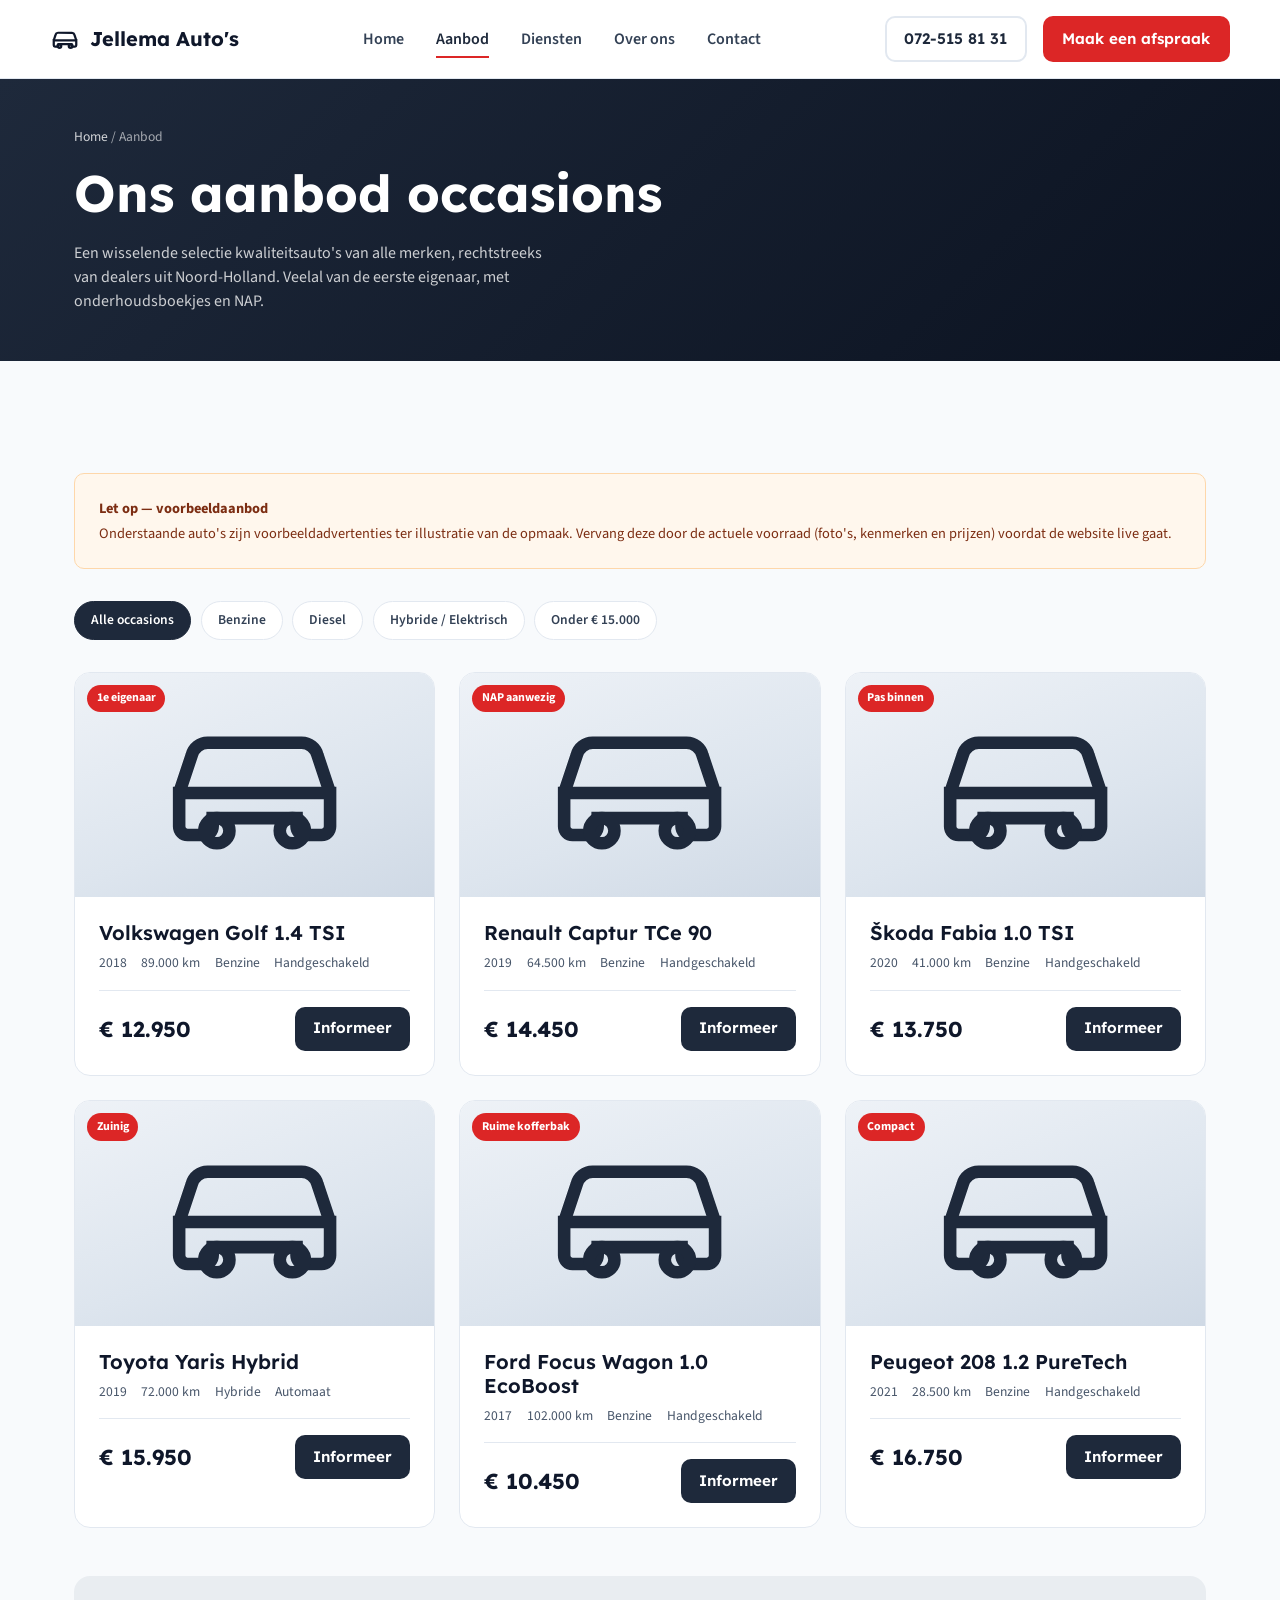
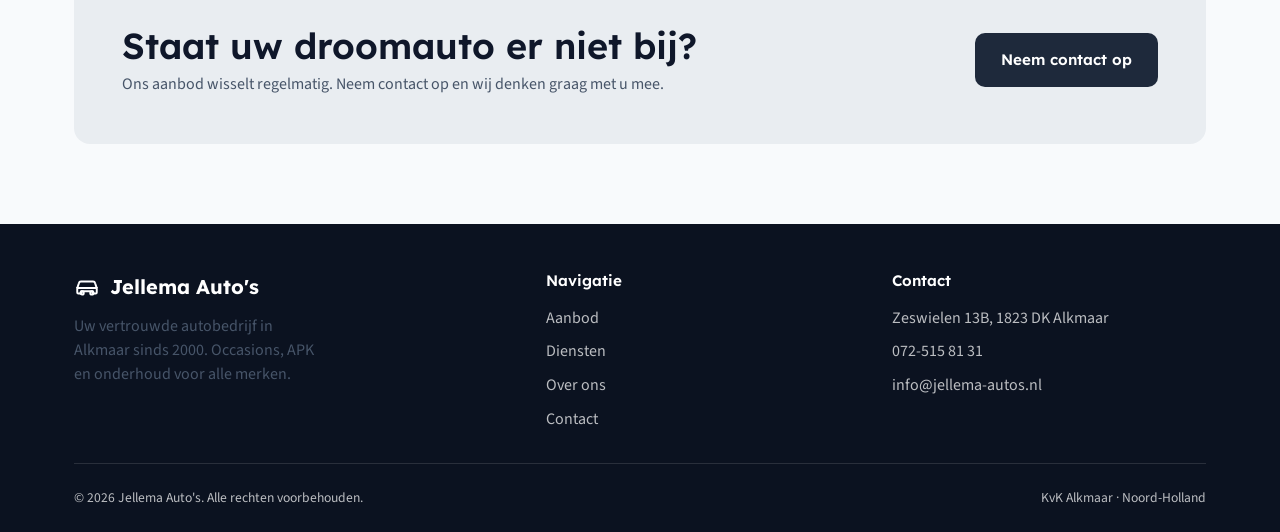
==== website/aanbod.html @ 0c062711 "Add new website for Jellema Auto's Static, dependency-free 5-page site (Home, Aanbod, Diensten, Over" ====
<!doctype html>
<html lang="nl">
<head>
  <meta charset="UTF-8" />
  <meta name="viewport" content="width=device-width, initial-scale=1, viewport-fit=cover" />
  <title>Aanbod occasions — Jellema Auto's Alkmaar</title>
  <meta name="description" content="Bekijk het actuele aanbod gebruikte auto's van Jellema Auto's in Alkmaar. Alle merken, NAP-gecheckt en veelal van de eerste eigenaar." />
  <link rel="preconnect" href="https://fonts.googleapis.com" />
  <link rel="preconnect" href="https://fonts.gstatic.com" crossorigin />
  <link href="https://fonts.googleapis.com/css2?family=Lexend:wght@400;500;600;700&family=Source+Sans+3:wght@400;500;600;700&display=swap" rel="stylesheet" />
  <link rel="stylesheet" href="assets/css/styles.css" />
</head>
<body>
  <header class="site-header">
    <nav class="nav container" aria-label="Hoofdmenu">
      <a class="brand" href="index.html">
        <svg width="30" height="30" viewBox="0 0 24 24" fill="none" stroke="currentColor" stroke-width="1.8" aria-hidden="true"><path d="M3 13l1.5-4.5A2 2 0 0 1 6.4 7h11.2a2 2 0 0 1 1.9 1.5L21 13"/><path d="M3 13h18v4a1 1 0 0 1-1 1h-2a1 1 0 0 1-1-1v-1H7v1a1 1 0 0 1-1 1H4a1 1 0 0 1-1-1v-4Z"/><circle cx="7.5" cy="17.5" r="1.5"/><circle cx="16.5" cy="17.5" r="1.5"/></svg>
        Jellema Auto's
      </a>
      <ul class="nav-links">
        <li><a href="index.html">Home</a></li>
        <li><a href="aanbod.html" aria-current="page">Aanbod</a></li>
        <li><a href="diensten.html">Diensten</a></li>
        <li><a href="over-ons.html">Over ons</a></li>
        <li><a href="contact.html">Contact</a></li>
      </ul>
      <div class="nav-cta">
        <a class="btn btn-outline btn-outline-dark" style="color:var(--color-primary); border-color:var(--color-border);" href="tel:0725158131">072-515 81 31</a>
        <a class="btn btn-accent" href="contact.html">Maak een afspraak</a>
        <button class="nav-toggle" aria-label="Menu openen" aria-expanded="false">
          <svg viewBox="0 0 24 24" fill="none" stroke="currentColor" stroke-width="2" aria-hidden="true"><path d="M4 6h16M4 12h16M4 18h16"/></svg>
        </button>
      </div>
    </nav>
  </header>

  <main>
    <section class="page-header">
      <div class="container">
        <div class="breadcrumb"><a href="index.html">Home</a> / Aanbod</div>
        <h1>Ons aanbod occasions</h1>
        <p>Een wisselende selectie kwaliteitsauto's van alle merken, rechtstreeks van dealers uit Noord-Holland. Veelal van de eerste eigenaar, met onderhoudsboekjes en NAP.</p>
      </div>
    </section>

    <section class="section">
      <div class="container">
        <div class="notice-banner">
          <strong>Let op — voorbeeldaanbod</strong>
          Onderstaande auto's zijn voorbeeldadvertenties ter illustratie van de opmaak. Vervang deze door de actuele voorraad (foto's, kenmerken en prijzen) voordat de website live gaat.
        </div>

        <div class="filter-bar" style="margin-top:var(--space-4);">
          <span class="filter-chip active">Alle occasions</span>
          <span class="filter-chip">Benzine</span>
          <span class="filter-chip">Diesel</span>
          <span class="filter-chip">Hybride / Elektrisch</span>
          <span class="filter-chip">Onder € 15.000</span>
        </div>

        <div class="grid grid-3" data-reveal>
          <!-- Voorbeeldadvertentie 1 -->
          <article class="card">
            <div class="car-card-media">
              <span class="car-card-badge">1e eigenaar</span>
              <svg viewBox="0 0 24 24" fill="none" stroke="currentColor" stroke-width="1.5"><path d="M3 13l1.5-4.5A2 2 0 0 1 6.4 7h11.2a2 2 0 0 1 1.9 1.5L21 13"/><path d="M3 13h18v4a1 1 0 0 1-1 1h-2a1 1 0 0 1-1-1v-1H7v1a1 1 0 0 1-1 1H4a1 1 0 0 1-1-1v-4Z"/><circle cx="7.5" cy="17.5" r="1.5"/><circle cx="16.5" cy="17.5" r="1.5"/></svg>
            </div>
            <div class="car-card-body">
              <h3>Volkswagen Golf 1.4 TSI</h3>
              <ul class="car-card-meta">
                <li>2018</li><li>89.000 km</li><li>Benzine</li><li>Handgeschakeld</li>
              </ul>
              <div class="car-card-footer">
                <span class="car-card-price">€ 12.950</span>
                <a class="btn btn-primary" style="padding:0.55rem 1rem;" href="contact.html">Informeer</a>
              </div>
            </div>
          </article>
          <!-- Voorbeeldadvertentie 2 -->
          <article class="card">
            <div class="car-card-media">
              <span class="car-card-badge">NAP aanwezig</span>
              <svg viewBox="0 0 24 24" fill="none" stroke="currentColor" stroke-width="1.5"><path d="M3 13l1.5-4.5A2 2 0 0 1 6.4 7h11.2a2 2 0 0 1 1.9 1.5L21 13"/><path d="M3 13h18v4a1 1 0 0 1-1 1h-2a1 1 0 0 1-1-1v-1H7v1a1 1 0 0 1-1 1H4a1 1 0 0 1-1-1v-4Z"/><circle cx="7.5" cy="17.5" r="1.5"/><circle cx="16.5" cy="17.5" r="1.5"/></svg>
            </div>
            <div class="car-card-body">
              <h3>Renault Captur TCe 90</h3>
              <ul class="car-card-meta">
                <li>2019</li><li>64.500 km</li><li>Benzine</li><li>Handgeschakeld</li>
              </ul>
              <div class="car-card-footer">
                <span class="car-card-price">€ 14.450</span>
                <a class="btn btn-primary" style="padding:0.55rem 1rem;" href="contact.html">Informeer</a>
              </div>
            </div>
          </article>
          <!-- Voorbeeldadvertentie 3 -->
          <article class="card">
            <div class="car-card-media">
              <span class="car-card-badge">Pas binnen</span>
              <svg viewBox="0 0 24 24" fill="none" stroke="currentColor" stroke-width="1.5"><path d="M3 13l1.5-4.5A2 2 0 0 1 6.4 7h11.2a2 2 0 0 1 1.9 1.5L21 13"/><path d="M3 13h18v4a1 1 0 0 1-1 1h-2a1 1 0 0 1-1-1v-1H7v1a1 1 0 0 1-1 1H4a1 1 0 0 1-1-1v-4Z"/><circle cx="7.5" cy="17.5" r="1.5"/><circle cx="16.5" cy="17.5" r="1.5"/></svg>
            </div>
            <div class="car-card-body">
              <h3>Škoda Fabia 1.0 TSI</h3>
              <ul class="car-card-meta">
                <li>2020</li><li>41.000 km</li><li>Benzine</li><li>Handgeschakeld</li>
              </ul>
              <div class="car-card-footer">
                <span class="car-card-price">€ 13.750</span>
                <a class="btn btn-primary" style="padding:0.55rem 1rem;" href="contact.html">Informeer</a>
              </div>
            </div>
          </article>
          <!-- Voorbeeldadvertentie 4 -->
          <article class="card">
            <div class="car-card-media">
              <span class="car-card-badge">Zuinig</span>
              <svg viewBox="0 0 24 24" fill="none" stroke="currentColor" stroke-width="1.5"><path d="M3 13l1.5-4.5A2 2 0 0 1 6.4 7h11.2a2 2 0 0 1 1.9 1.5L21 13"/><path d="M3 13h18v4a1 1 0 0 1-1 1h-2a1 1 0 0 1-1-1v-1H7v1a1 1 0 0 1-1 1H4a1 1 0 0 1-1-1v-4Z"/><circle cx="7.5" cy="17.5" r="1.5"/><circle cx="16.5" cy="17.5" r="1.5"/></svg>
            </div>
            <div class="car-card-body">
              <h3>Toyota Yaris Hybrid</h3>
              <ul class="car-card-meta">
                <li>2019</li><li>72.000 km</li><li>Hybride</li><li>Automaat</li>
              </ul>
              <div class="car-card-footer">
                <span class="car-card-price">€ 15.950</span>
                <a class="btn btn-primary" style="padding:0.55rem 1rem;" href="contact.html">Informeer</a>
              </div>
            </div>
          </article>
          <!-- Voorbeeldadvertentie 5 -->
          <article class="card">
            <div class="car-card-media">
              <span class="car-card-badge">Ruime kofferbak</span>
              <svg viewBox="0 0 24 24" fill="none" stroke="currentColor" stroke-width="1.5"><path d="M3 13l1.5-4.5A2 2 0 0 1 6.4 7h11.2a2 2 0 0 1 1.9 1.5L21 13"/><path d="M3 13h18v4a1 1 0 0 1-1 1h-2a1 1 0 0 1-1-1v-1H7v1a1 1 0 0 1-1 1H4a1 1 0 0 1-1-1v-4Z"/><circle cx="7.5" cy="17.5" r="1.5"/><circle cx="16.5" cy="17.5" r="1.5"/></svg>
            </div>
            <div class="car-card-body">
              <h3>Ford Focus Wagon 1.0 EcoBoost</h3>
              <ul class="car-card-meta">
                <li>2017</li><li>102.000 km</li><li>Benzine</li><li>Handgeschakeld</li>
              </ul>
              <div class="car-card-footer">
                <span class="car-card-price">€ 10.450</span>
                <a class="btn btn-primary" style="padding:0.55rem 1rem;" href="contact.html">Informeer</a>
              </div>
            </div>
          </article>
          <!-- Voorbeeldadvertentie 6 -->
          <article class="card">
            <div class="car-card-media">
              <span class="car-card-badge">Compact</span>
              <svg viewBox="0 0 24 24" fill="none" stroke="currentColor" stroke-width="1.5"><path d="M3 13l1.5-4.5A2 2 0 0 1 6.4 7h11.2a2 2 0 0 1 1.9 1.5L21 13"/><path d="M3 13h18v4a1 1 0 0 1-1 1h-2a1 1 0 0 1-1-1v-1H7v1a1 1 0 0 1-1 1H4a1 1 0 0 1-1-1v-4Z"/><circle cx="7.5" cy="17.5" r="1.5"/><circle cx="16.5" cy="17.5" r="1.5"/></svg>
            </div>
            <div class="car-card-body">
              <h3>Peugeot 208 1.2 PureTech</h3>
              <ul class="car-card-meta">
                <li>2021</li><li>28.500 km</li><li>Benzine</li><li>Handgeschakeld</li>
              </ul>
              <div class="car-card-footer">
                <span class="car-card-price">€ 16.750</span>
                <a class="btn btn-primary" style="padding:0.55rem 1rem;" href="contact.html">Informeer</a>
              </div>
            </div>
          </article>
        </div>

        <div class="cta-band" style="margin-top:var(--space-5); background:var(--color-muted); color:var(--color-foreground);" data-reveal>
          <div>
            <h2 style="margin-bottom:0.25rem;">Staat uw droomauto er niet bij?</h2>
            <p style="color:var(--color-muted-foreground);">Ons aanbod wisselt regelmatig. Neem contact op en wij denken graag met u mee.</p>
          </div>
          <a class="btn btn-primary" href="contact.html">Neem contact op</a>
        </div>
      </div>
    </section>
  </main>

  <footer class="site-footer">
    <div class="container">
      <div class="footer-grid">
        <div>
          <a class="brand" href="index.html" style="color:#fff;">
            <svg width="26" height="26" viewBox="0 0 24 24" fill="none" stroke="currentColor" stroke-width="1.8" aria-hidden="true"><path d="M3 13l1.5-4.5A2 2 0 0 1 6.4 7h11.2a2 2 0 0 1 1.9 1.5L21 13"/><path d="M3 13h18v4a1 1 0 0 1-1 1h-2a1 1 0 0 1-1-1v-1H7v1a1 1 0 0 1-1 1H4a1 1 0 0 1-1-1v-4Z"/><circle cx="7.5" cy="17.5" r="1.5"/><circle cx="16.5" cy="17.5" r="1.5"/></svg>
            Jellema Auto's
          </a>
          <p style="margin-top:0.75rem; max-width:32ch;">Uw vertrouwde autobedrijf in Alkmaar sinds 2000. Occasions, APK en onderhoud voor alle merken.</p>
        </div>
        <div>
          <h4>Navigatie</h4>
          <ul>
            <li><a href="aanbod.html">Aanbod</a></li>
            <li><a href="diensten.html">Diensten</a></li>
            <li><a href="over-ons.html">Over ons</a></li>
            <li><a href="contact.html">Contact</a></li>
          </ul>
        </div>
        <div>
          <h4>Contact</h4>
          <ul>
            <li>Zeswielen 13B, 1823 DK Alkmaar</li>
            <li><a href="tel:0725158131">072-515 81 31</a></li>
            <li><a href="mailto:info@jellema-autos.nl">info@jellema-autos.nl</a></li>
          </ul>
        </div>
      </div>
      <div class="footer-bottom">
        <span>© <span id="year"></span> Jellema Auto's. Alle rechten voorbehouden.</span>
        <span>KvK Alkmaar &middot; Noord-Holland</span>
      </div>
    </div>
  </footer>

  <script>document.getElementById('year').textContent = new Date().getFullYear();</script>
  <script src="assets/js/main.js"></script>
</body>
</html>
---- website/assets/css/styles.css ----
/* ==========================================================================
   Jellema Auto's — design tokens + global styles
   Style: Minimalism & Swiss Style | Variance 3/10 | Motion 2/10 (subtle)
   Typography: Lexend (headings) + Source Sans 3 (body)
   ========================================================================== */

:root {
  --color-primary: #1e293b;
  --color-primary-hover: #0f172a;
  --color-on-primary: #ffffff;
  --color-secondary: #334155;
  --color-accent: #dc2626;
  --color-accent-hover: #b91c1c;
  --color-on-accent: #ffffff;
  --color-background: #f8fafc;
  --color-foreground: #0f172a;
  --color-card: #ffffff;
  --color-card-foreground: #0f172a;
  --color-muted: #e9edf1;
  --color-muted-foreground: #475569;
  --color-border: #e2e8f0;
  --color-ring: #1e293b;

  --font-heading: 'Lexend', system-ui, sans-serif;
  --font-body: 'Source Sans 3', system-ui, sans-serif;

  --space-1: 0.5rem;
  --space-2: 1rem;
  --space-3: 1.5rem;
  --space-4: 2rem;
  --space-5: 3rem;
  --space-6: 5rem;

  --radius-sm: 6px;
  --radius-md: 10px;
  --radius-lg: 16px;

  --shadow-sm: 0 1px 2px rgba(15, 23, 42, 0.06);
  --shadow-md: 0 8px 24px rgba(15, 23, 42, 0.08);
  --shadow-lg: 0 16px 40px rgba(15, 23, 42, 0.12);

  --container-max: 1180px;
  --transition-fast: 200ms ease;
  --transition-standard: 300ms ease;
}

@media (prefers-color-scheme: dark) {
  :root:not([data-theme="light"]) {
    --color-background: #0f172a;
    --color-foreground: #f1f5f9;
    --color-card: #1e293b;
    --color-card-foreground: #f1f5f9;
    --color-muted: #1e293b;
    --color-muted-foreground: #94a3b8;
    --color-border: #334155;
  }
}

:root[data-theme="dark"] {
  --color-background: #0f172a;
  --color-foreground: #f1f5f9;
  --color-card: #1e293b;
  --color-card-foreground: #f1f5f9;
  --color-muted: #1e293b;
  --color-muted-foreground: #94a3b8;
  --color-border: #334155;
}

*, *::before, *::after { box-sizing: border-box; }
html { scroll-behavior: smooth; }
@media (prefers-reduced-motion: reduce) {
  html { scroll-behavior: auto; }
  *, *::before, *::after {
    animation-duration: 0.01ms !important;
    animation-iteration-count: 1 !important;
    transition-duration: 0.01ms !important;
    scroll-behavior: auto !important;
  }
}

body {
  margin: 0;
  font-family: var(--font-body);
  background: var(--color-background);
  color: var(--color-foreground);
  line-height: 1.5;
  font-size: 16px;
  -webkit-font-smoothing: antialiased;
}

h1, h2, h3, h4 {
  font-family: var(--font-heading);
  color: var(--color-foreground);
  line-height: 1.2;
  margin: 0 0 var(--space-2);
  font-weight: 600;
}

h1 { font-size: clamp(2.25rem, 4vw, 3.25rem); font-weight: 700; }
h2 { font-size: clamp(1.75rem, 3vw, 2.25rem); }
h3 { font-size: 1.25rem; }

p { margin: 0 0 var(--space-2); color: var(--color-muted-foreground); }

a { color: inherit; }

img, svg { max-width: 100%; display: block; }

.container {
  max-width: var(--container-max);
  margin: 0 auto;
  padding: 0 var(--space-3);
}

/* ---- Buttons ---- */
.btn {
  display: inline-flex;
  align-items: center;
  gap: 0.5rem;
  padding: 0.85rem 1.5rem;
  border-radius: var(--radius-md);
  font-family: var(--font-heading);
  font-weight: 600;
  font-size: 0.95rem;
  text-decoration: none;
  cursor: pointer;
  border: 2px solid transparent;
  transition: background-color var(--transition-fast), border-color var(--transition-fast), transform var(--transition-fast), box-shadow var(--transition-fast);
  min-height: 44px;
}
.btn:hover { transform: translateY(-2px); }
.btn:active { transform: translateY(0); }
.btn:focus-visible {
  outline: 3px solid var(--color-ring);
  outline-offset: 2px;
}
.btn-accent {
  background: var(--color-accent);
  color: var(--color-on-accent);
}
.btn-accent:hover { background: var(--color-accent-hover); box-shadow: 0 10px 24px rgba(220,38,38,0.28); }
.btn-outline {
  background: transparent;
  color: var(--color-on-primary);
  border-color: rgba(255, 255, 255, 0.5);
}
.btn-outline:hover { border-color: #fff; background: rgba(255,255,255,0.08); }
.btn-primary {
  background: var(--color-primary);
  color: var(--color-on-primary);
}
.btn-primary:hover { background: var(--color-primary-hover); box-shadow: 0 10px 24px rgba(15,23,42,0.22); }
.btn svg { transition: transform var(--transition-fast) ease; }
.btn:hover svg { transform: translateX(3px); }

/* ---- Header / Nav ---- */
.site-header {
  position: sticky;
  top: 0;
  z-index: 50;
  background: var(--color-card);
  border-bottom: 1px solid var(--color-border);
}
.nav {
  display: flex;
  align-items: center;
  justify-content: space-between;
  padding: 1rem 0;
}
.brand {
  display: flex;
  align-items: center;
  gap: 0.6rem;
  text-decoration: none;
  font-family: var(--font-heading);
  font-weight: 700;
  font-size: 1.25rem;
  color: var(--color-foreground);
}
.brand svg { flex-shrink: 0; transition: transform var(--transition-standard) ease; }
.brand:hover svg { transform: rotate(-6deg) scale(1.08); color: var(--color-accent); }
.nav-links {
  display: flex;
  align-items: center;
  gap: var(--space-4);
  list-style: none;
  margin: 0;
  padding: 0;
}
.nav-links a {
  position: relative;
  text-decoration: none;
  font-weight: 600;
  color: var(--color-secondary);
  padding: 0.5rem 0;
  transition: color var(--transition-fast);
}
.nav-links a::after {
  content: '';
  position: absolute;
  left: 50%;
  right: 50%;
  bottom: 0;
  height: 2px;
  background: var(--color-primary);
  transition: left var(--transition-standard), right var(--transition-standard);
}
.nav-links a:hover,
.nav-links a[aria-current="page"] {
  color: var(--color-primary);
}
.nav-links a:hover::after,
.nav-links a[aria-current="page"]::after {
  left: 0;
  right: 0;
}
.nav-links a[aria-current="page"]::after { background: var(--color-accent); }
.nav-cta { display: flex; align-items: center; gap: var(--space-2); }
.nav-cta .btn { padding: 0.6rem 1.1rem; }
.nav-toggle {
  display: none;
  background: none;
  border: none;
  cursor: pointer;
  padding: 0.5rem;
  min-width: 44px;
  min-height: 44px;
}
.nav-toggle svg { width: 26px; height: 26px; transition: transform var(--transition-standard) ease; }
body[data-nav-open="true"] .nav-toggle svg { transform: rotate(90deg); }

@media (max-width: 860px) {
  .nav-cta .btn-outline-dark { display: none; }
  .nav-links {
    position: absolute;
    top: 100%;
    left: 0;
    right: 0;
    flex-direction: column;
    align-items: flex-start;
    background: var(--color-card);
    border-bottom: 1px solid var(--color-border);
    padding: 0 var(--space-3);
    gap: var(--space-2);
    max-height: 0;
    opacity: 0;
    overflow: hidden;
    transition: max-height var(--transition-standard) ease, opacity var(--transition-fast) ease, padding var(--transition-standard) ease;
  }
  body[data-nav-open="true"] .nav-links {
    max-height: 24rem;
    opacity: 1;
    padding: var(--space-2) var(--space-3) var(--space-3);
  }
  .nav-toggle { display: inline-flex; align-items: center; justify-content: center; }
}

/* ---- Hero ---- */
.hero {
  background: linear-gradient(135deg, var(--color-primary) 0%, #0b1220 100%);
  color: var(--color-on-primary);
  position: relative;
  overflow: hidden;
}
.hero .container {
  padding-top: var(--space-6);
  padding-bottom: var(--space-6);
  display: grid;
  grid-template-columns: 1.1fr 0.9fr;
  gap: var(--space-5);
  align-items: center;
  position: relative;
  z-index: 1;
}
.hero h1,
.hero h2 { color: #ffffff; }
.hero-eyebrow {
  display: inline-flex;
  align-items: center;
  gap: 0.5rem;
  background: rgba(255,255,255,0.08);
  border: 1px solid rgba(255,255,255,0.18);
  padding: 0.4rem 0.9rem;
  border-radius: 999px;
  font-size: 0.85rem;
  font-weight: 600;
  margin-bottom: var(--space-3);
}
.hero p.lead {
  color: rgba(255,255,255,0.82);
  font-size: 1.1rem;
  max-width: 46ch;
}
.hero-actions { display: flex; gap: var(--space-2); flex-wrap: wrap; margin-top: var(--space-3); }
.hero-art {
  aspect-ratio: 4/3;
  border-radius: var(--radius-lg);
  background: rgba(255,255,255,0.04);
  border: 1px solid rgba(255,255,255,0.12);
  display: flex;
  align-items: center;
  justify-content: center;
  overflow: hidden;
}
.hero-art svg {
  width: 78%;
  height: auto;
  animation: hero-float 5s ease-in-out infinite;
}
.hero-bg-shape {
  position: absolute;
  inset: 0;
  background-image:
    radial-gradient(circle at 85% 15%, rgba(220,38,38,0.16), transparent 45%),
    radial-gradient(circle at 10% 85%, rgba(255,255,255,0.06), transparent 40%);
  z-index: 0;
}
.hero-bg-shape::after {
  content: '';
  position: absolute;
  inset: 0;
  background-image: linear-gradient(90deg, transparent 0%, rgba(255,255,255,0.05) 50%, transparent 100%);
  background-size: 200% 100%;
  animation: hero-sheen 8s linear infinite;
}
@keyframes hero-float {
  0%, 100% { transform: translateY(0); }
  50% { transform: translateY(-8px); }
}
@keyframes hero-sheen {
  0% { background-position: 200% 0; }
  100% { background-position: -200% 0; }
}
@media (prefers-reduced-motion: reduce) {
  .hero-art svg { animation: none; }
  .hero-bg-shape::after { animation: none; }
}

/* ---- Value strip ---- */
.value-strip {
  background: var(--color-card);
  border-bottom: 1px solid var(--color-border);
}
.value-strip .container {
  display: grid;
  grid-template-columns: repeat(4, 1fr);
  gap: var(--space-3);
  padding-top: var(--space-4);
  padding-bottom: var(--space-4);
}
.value-item {
  display: flex;
  align-items: flex-start;
  gap: 0.75rem;
}
.value-item .icon {
  flex-shrink: 0;
  width: 40px;
  height: 40px;
  border-radius: var(--radius-sm);
  background: var(--color-muted);
  display: flex;
  align-items: center;
  justify-content: center;
  color: var(--color-primary);
  transition: background var(--transition-standard) ease, color var(--transition-standard) ease, transform var(--transition-standard) ease;
}
.value-item:hover .icon {
  background: var(--color-primary);
  color: #ffffff;
  transform: translateY(-3px);
}
.value-item h3 { font-size: 1rem; margin-bottom: 0.15rem; }
.value-item p { font-size: 0.9rem; margin: 0; }

/* ---- Sections ---- */
.section { padding: var(--space-6) 0; }
.section-muted { background: var(--color-muted); }
.section-navy {
  background: linear-gradient(135deg, var(--color-primary) 0%, #0b1220 100%);
  color: #ffffff;
}
.section-navy .stat .num { color: #ffffff; }
.section-navy .stat .label { color: rgba(255,255,255,0.72); }
.section-head { max-width: 60ch; margin-bottom: var(--space-4); }
.section-head .eyebrow {
  display: inline-block;
  color: var(--color-accent);
  font-weight: 700;
  font-size: 0.85rem;
  letter-spacing: 0.04em;
  text-transform: uppercase;
  margin-bottom: 0.5rem;
}

/* ---- Cards / grid ---- */
.grid {
  display: grid;
  gap: var(--space-3);
}
.grid-3 { grid-template-columns: repeat(3, 1fr); }
.grid-4 { grid-template-columns: repeat(4, 1fr); }

.card {
  background: var(--color-card);
  color: var(--color-card-foreground);
  border: 1px solid var(--color-border);
  border-radius: var(--radius-lg);
  overflow: hidden;
  transition: box-shadow var(--transition-standard), transform var(--transition-standard), border-color var(--transition-standard);
}
.card:hover {
  box-shadow: var(--shadow-md);
  transform: translateY(-4px);
  border-color: var(--color-primary);
}

.car-card-media {
  aspect-ratio: 16/10;
  background: linear-gradient(160deg, #eef2f7 0%, #dde5ee 60%, #cfd9e5 100%);
  display: flex;
  align-items: center;
  justify-content: center;
  color: var(--color-primary);
  position: relative;
  overflow: hidden;
}
.car-card-media svg {
  width: 56%;
  transition: transform var(--transition-standard) ease;
}
.card:hover .car-card-media svg { transform: scale(1.06) translateY(-2px); }
.car-card-badge {
  position: absolute;
  top: 0.75rem;
  left: 0.75rem;
  background: var(--color-accent);
  color: #fff;
  font-size: 0.75rem;
  font-weight: 700;
  padding: 0.3rem 0.6rem;
  border-radius: 999px;
}
.car-card-body { padding: var(--space-3); }
.car-card-body h3 { margin-bottom: 0.25rem; }
.car-card-meta {
  display: flex;
  flex-wrap: wrap;
  gap: 0.4rem 0.9rem;
  font-size: 0.85rem;
  color: var(--color-muted-foreground);
  margin: 0.5rem 0 0.9rem;
  list-style: none;
  padding: 0;
}
.car-card-meta li { display: flex; align-items: center; gap: 0.35rem; }
.car-card-price {
  font-family: var(--font-heading);
  font-weight: 700;
  font-size: 1.35rem;
  color: var(--color-foreground);
}
.car-card-footer {
  display: flex;
  align-items: center;
  justify-content: space-between;
  padding-top: var(--space-2);
  border-top: 1px solid var(--color-border);
  margin-top: var(--space-2);
}

.service-card { padding: var(--space-4); text-align: left; }
.service-card .icon {
  width: 56px;
  height: 56px;
  border-radius: var(--radius-md);
  background: var(--color-muted);
  color: var(--color-primary);
  display: flex;
  align-items: center;
  justify-content: center;
  margin-bottom: var(--space-2);
  transition: background var(--transition-standard) ease, color var(--transition-standard) ease, transform var(--transition-standard) ease;
}
.service-card:hover .icon {
  background: var(--color-primary);
  color: #ffffff;
  transform: scale(1.08) rotate(-4deg);
}

.notice-banner {
  background: #fff7ed;
  border: 1px solid #fed7aa;
  color: #7c2d12;
  border-radius: var(--radius-md);
  padding: var(--space-3);
  font-size: 0.9rem;
  margin-top: var(--space-4);
}
.notice-banner strong { display: block; margin-bottom: 0.2rem; }

/* ---- Proof / stats ---- */
.stats {
  display: grid;
  grid-template-columns: repeat(4, 1fr);
  gap: var(--space-3);
  text-align: center;
}
.stat .num {
  font-family: var(--font-heading);
  font-size: 2.25rem;
  font-weight: 700;
  color: var(--color-primary);
}
.stat .label { font-size: 0.9rem; color: var(--color-muted-foreground); }

/* ---- CTA band ---- */
.cta-band {
  background: var(--color-primary);
  color: var(--color-on-primary);
  border-radius: var(--radius-lg);
  padding: var(--space-5);
  display: flex;
  align-items: center;
  justify-content: space-between;
  gap: var(--space-3);
  flex-wrap: wrap;
}
.cta-band p { color: rgba(255,255,255,0.8); margin: 0.25rem 0 0; }

/* ---- Contact / forms ---- */
.contact-grid {
  display: grid;
  grid-template-columns: 1fr 1fr;
  gap: var(--space-5);
  align-items: start;
}
.info-list { list-style: none; margin: 0; padding: 0; display: flex; flex-direction: column; gap: var(--space-3); }
.info-list li { display: flex; gap: 0.9rem; align-items: flex-start; }
.info-list .icon {
  width: 44px; height: 44px; border-radius: var(--radius-sm);
  background: var(--color-muted); color: var(--color-primary);
  display: flex; align-items: center; justify-content: center; flex-shrink: 0;
}
.info-list h3 { margin-bottom: 0.15rem; font-size: 1rem; }
.info-list p { margin: 0; }

.map-frame {
  border-radius: var(--radius-lg);
  overflow: hidden;
  border: 1px solid var(--color-border);
  aspect-ratio: 16/10;
}
.map-frame iframe { width: 100%; height: 100%; border: 0; }

.form-field { margin-bottom: var(--space-2); display: flex; flex-direction: column; gap: 0.35rem; }
.form-field label { font-weight: 600; font-size: 0.9rem; }
.form-field input,
.form-field textarea {
  font-family: var(--font-body);
  font-size: 1rem;
  padding: 0.75rem 0.9rem;
  border: 1px solid var(--color-border);
  border-radius: var(--radius-sm);
  background: var(--color-card);
  color: var(--color-foreground);
  min-height: 44px;
}
.form-field textarea { min-height: 120px; resize: vertical; }
.form-field input:focus-visible,
.form-field textarea:focus-visible {
  outline: 3px solid var(--color-ring);
  outline-offset: 1px;
  border-color: var(--color-primary);
}

/* ---- Footer ---- */
.site-footer {
  background: #0b1220;
  color: rgba(255,255,255,0.72);
  padding: var(--space-5) 0 var(--space-3);
}
.footer-grid {
  display: grid;
  grid-template-columns: 1.4fr 1fr 1fr;
  gap: var(--space-4);
  padding-bottom: var(--space-4);
  border-bottom: 1px solid rgba(255,255,255,0.12);
}
.footer-grid h4 { color: #fff; font-size: 0.95rem; margin-bottom: var(--space-2); }
.footer-grid ul { list-style: none; margin: 0; padding: 0; display: flex; flex-direction: column; gap: 0.6rem; }
.footer-grid a { text-decoration: none; color: inherit; }
.footer-grid a:hover { color: #fff; }
.footer-bottom {
  display: flex;
  justify-content: space-between;
  align-items: center;
  padding-top: var(--space-3);
  font-size: 0.85rem;
  flex-wrap: wrap;
  gap: 0.5rem;
}

/* ---- Entrance animation ----
   CSS-only (no scroll/JS dependency): plays once on load and always
   resolves to the fully visible end state, so content never depends on
   an IntersectionObserver firing (full-page captures, crawlers, slow JS). */
[data-reveal] {
  animation: reveal-in 600ms cubic-bezier(0.16, 1, 0.3, 1) both;
}
[data-reveal] > * { animation: inherit; }
.grid[data-reveal] > *:nth-child(1) { animation-delay: 0ms; }
.grid[data-reveal] > *:nth-child(2) { animation-delay: 80ms; }
.grid[data-reveal] > *:nth-child(3) { animation-delay: 160ms; }
.grid[data-reveal] > *:nth-child(4) { animation-delay: 240ms; }
.grid[data-reveal] > *:nth-child(5) { animation-delay: 320ms; }
.grid[data-reveal] > *:nth-child(6) { animation-delay: 400ms; }
.stats[data-reveal] > *:nth-child(1) { animation-delay: 0ms; }
.stats[data-reveal] > *:nth-child(2) { animation-delay: 80ms; }
.stats[data-reveal] > *:nth-child(3) { animation-delay: 160ms; }
.stats[data-reveal] > *:nth-child(4) { animation-delay: 240ms; }
@keyframes reveal-in {
  from { opacity: 0; transform: translateY(16px); }
  to { opacity: 1; transform: none; }
}
@media (prefers-reduced-motion: reduce) {
  [data-reveal],
  [data-reveal] > * { animation: none; opacity: 1; transform: none; }
}

/* ---- Page header (inner pages) ---- */
.page-header {
  background: linear-gradient(135deg, var(--color-primary) 0%, #0b1220 100%);
  color: var(--color-on-primary);
  padding: var(--space-5) 0 var(--space-4);
}
.page-header h1 { color: #ffffff; }
.page-header p { color: rgba(255,255,255,0.78); max-width: 60ch; }
.breadcrumb { font-size: 0.85rem; color: rgba(255,255,255,0.6); margin-bottom: var(--space-2); }
.breadcrumb a { color: rgba(255,255,255,0.8); text-decoration: none; }
.breadcrumb a:hover { color: #fff; }

/* ---- Filter bar (aanbod) ---- */
.filter-bar {
  display: flex;
  gap: 0.6rem;
  flex-wrap: wrap;
  margin-bottom: var(--space-4);
}
.filter-chip {
  border: 1px solid var(--color-border);
  background: var(--color-card);
  padding: 0.5rem 1rem;
  border-radius: 999px;
  font-size: 0.85rem;
  font-weight: 600;
  color: var(--color-secondary);
  cursor: pointer;
  transition: background var(--transition-fast) ease, color var(--transition-fast) ease, border-color var(--transition-fast) ease, transform var(--transition-fast) ease;
}
.filter-chip:hover { border-color: var(--color-primary); color: var(--color-primary); transform: translateY(-1px); }
.filter-chip.active { background: var(--color-primary); color: #fff; border-color: var(--color-primary); }

/* ---- Responsive ---- */
@media (max-width: 1024px) {
  .grid-4 { grid-template-columns: repeat(2, 1fr); }
  .stats { grid-template-columns: repeat(2, 1fr); gap: var(--space-4); }
  .footer-grid { grid-template-columns: 1fr 1fr; }
}
@media (max-width: 860px) {
  .hero .container { grid-template-columns: 1fr; }
  .hero-art { order: -1; max-width: 420px; margin: 0 auto; }
  .value-strip .container { grid-template-columns: repeat(2, 1fr); }
  .contact-grid { grid-template-columns: 1fr; }
  .grid-3 { grid-template-columns: 1fr; }
}
@media (max-width: 640px) {
  .grid-4 { grid-template-columns: 1fr 1fr; }
  .value-strip .container { grid-template-columns: 1fr; }
  .cta-band { flex-direction: column; align-items: flex-start; text-align: left; }
  .footer-grid { grid-template-columns: 1fr; }
  .footer-bottom { flex-direction: column; align-items: flex-start; }
}
@media (max-width: 375px) {
  .grid-4 { grid-template-columns: 1fr; }
}
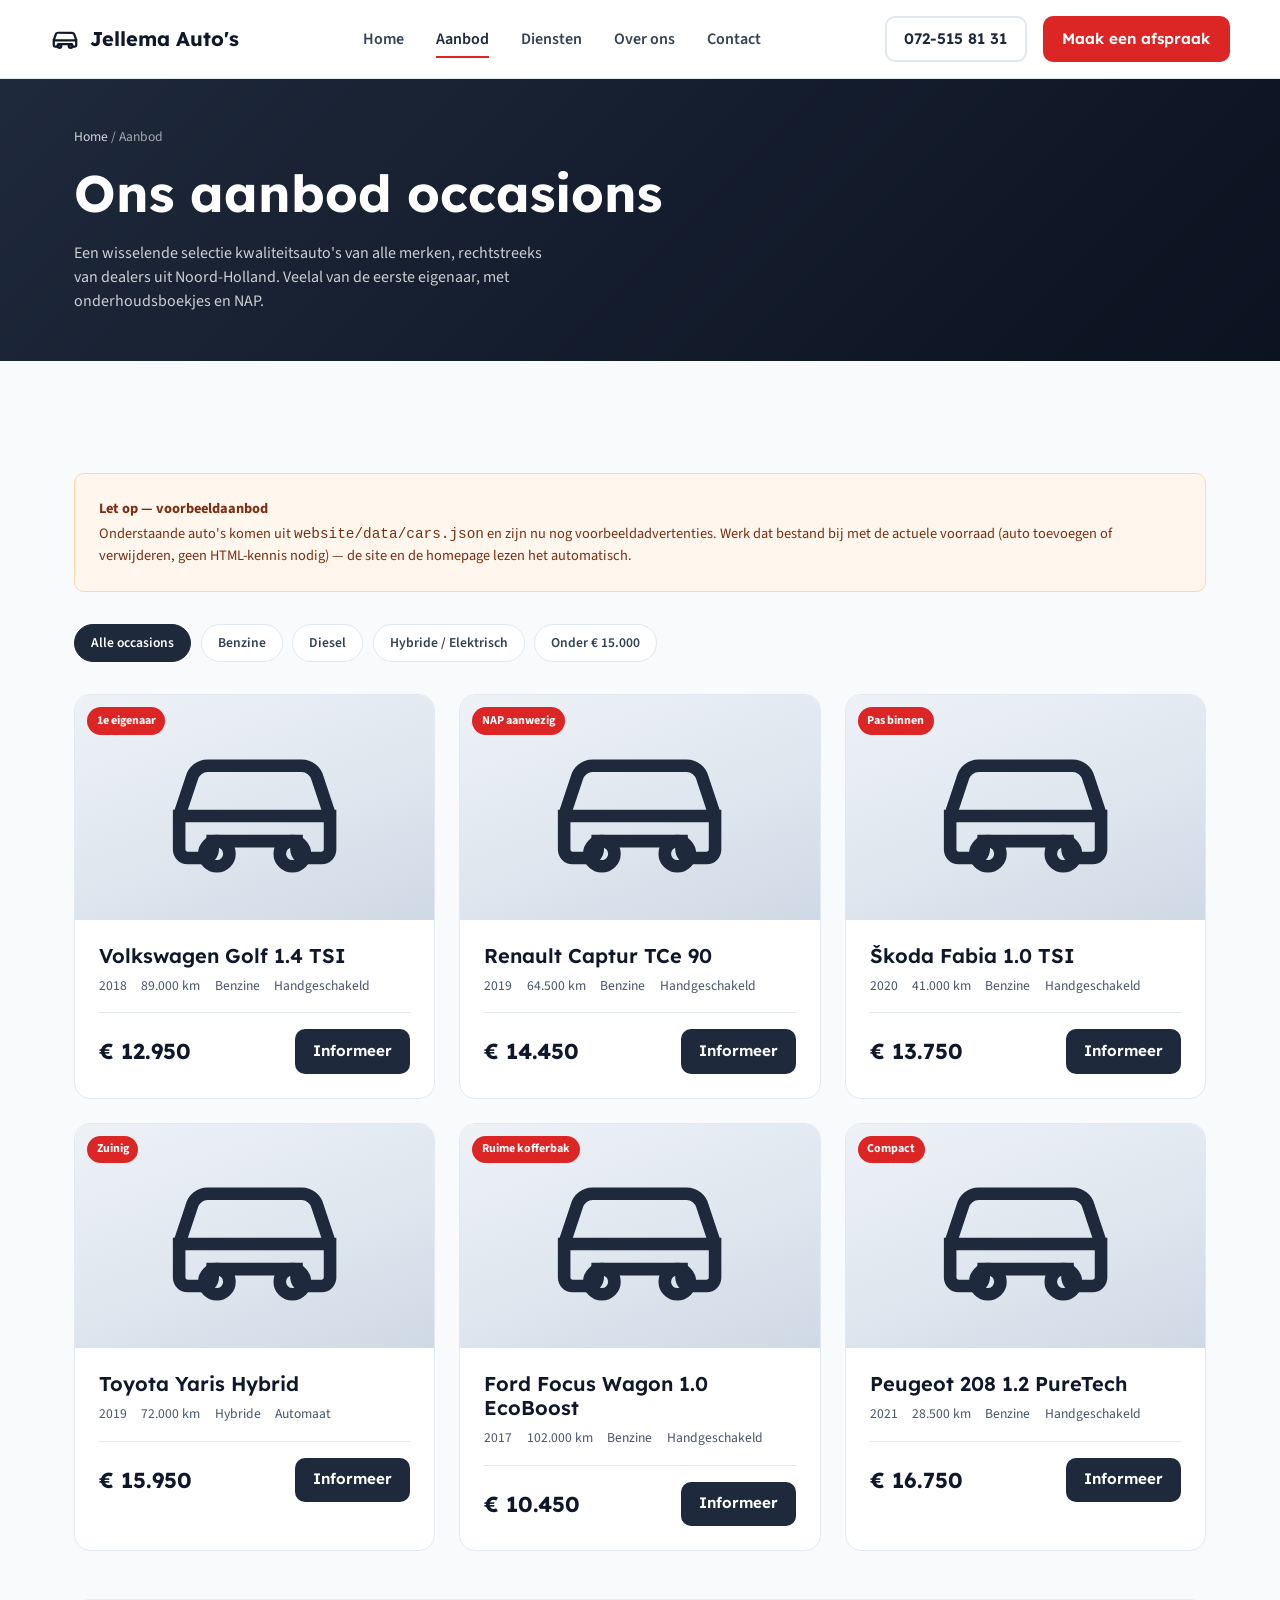
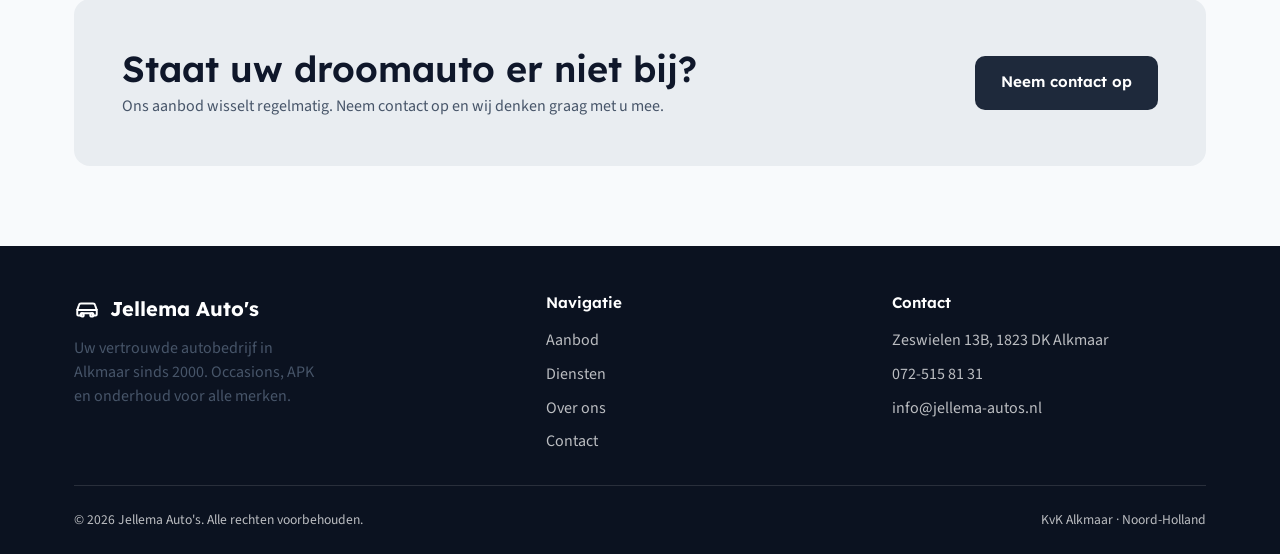
==== commit bd774c8a: "Drive occasion listings from a single inventory file Cars were hardcoded into both index.html and aa" ====
--- a/website/aanbod.html
+++ b/website/aanbod.html
@@ -47,7 +47,7 @@
       <div class="container">
         <div class="notice-banner">
           <strong>Let op — voorbeeldaanbod</strong>
-          Onderstaande auto's zijn voorbeeldadvertenties ter illustratie van de opmaak. Vervang deze door de actuele voorraad (foto's, kenmerken en prijzen) voordat de website live gaat.
+          Onderstaande auto's komen uit <code>website/data/cars.json</code> en zijn nu nog voorbeeldadvertenties. Werk dat bestand bij met de actuele voorraad (auto toevoegen of verwijderen, geen HTML-kennis nodig) — de site en de homepage lezen het automatisch.
         </div>
 
         <div class="filter-bar" style="margin-top:var(--space-4);">
@@ -58,110 +58,7 @@
           <span class="filter-chip">Onder € 15.000</span>
         </div>
 
-        <div class="grid grid-3" data-reveal>
-          <!-- Voorbeeldadvertentie 1 -->
-          <article class="card">
-            <div class="car-card-media">
-              <span class="car-card-badge">1e eigenaar</span>
-              <svg viewBox="0 0 24 24" fill="none" stroke="currentColor" stroke-width="1.5"><path d="M3 13l1.5-4.5A2 2 0 0 1 6.4 7h11.2a2 2 0 0 1 1.9 1.5L21 13"/><path d="M3 13h18v4a1 1 0 0 1-1 1h-2a1 1 0 0 1-1-1v-1H7v1a1 1 0 0 1-1 1H4a1 1 0 0 1-1-1v-4Z"/><circle cx="7.5" cy="17.5" r="1.5"/><circle cx="16.5" cy="17.5" r="1.5"/></svg>
-            </div>
-            <div class="car-card-body">
-              <h3>Volkswagen Golf 1.4 TSI</h3>
-              <ul class="car-card-meta">
-                <li>2018</li><li>89.000 km</li><li>Benzine</li><li>Handgeschakeld</li>
-              </ul>
-              <div class="car-card-footer">
-                <span class="car-card-price">€ 12.950</span>
-                <a class="btn btn-primary" style="padding:0.55rem 1rem;" href="contact.html">Informeer</a>
-              </div>
-            </div>
-          </article>
-          <!-- Voorbeeldadvertentie 2 -->
-          <article class="card">
-            <div class="car-card-media">
-              <span class="car-card-badge">NAP aanwezig</span>
-              <svg viewBox="0 0 24 24" fill="none" stroke="currentColor" stroke-width="1.5"><path d="M3 13l1.5-4.5A2 2 0 0 1 6.4 7h11.2a2 2 0 0 1 1.9 1.5L21 13"/><path d="M3 13h18v4a1 1 0 0 1-1 1h-2a1 1 0 0 1-1-1v-1H7v1a1 1 0 0 1-1 1H4a1 1 0 0 1-1-1v-4Z"/><circle cx="7.5" cy="17.5" r="1.5"/><circle cx="16.5" cy="17.5" r="1.5"/></svg>
-            </div>
-            <div class="car-card-body">
-              <h3>Renault Captur TCe 90</h3>
-              <ul class="car-card-meta">
-                <li>2019</li><li>64.500 km</li><li>Benzine</li><li>Handgeschakeld</li>
-              </ul>
-              <div class="car-card-footer">
-                <span class="car-card-price">€ 14.450</span>
-                <a class="btn btn-primary" style="padding:0.55rem 1rem;" href="contact.html">Informeer</a>
-              </div>
-            </div>
-          </article>
-          <!-- Voorbeeldadvertentie 3 -->
-          <article class="card">
-            <div class="car-card-media">
-              <span class="car-card-badge">Pas binnen</span>
-              <svg viewBox="0 0 24 24" fill="none" stroke="currentColor" stroke-width="1.5"><path d="M3 13l1.5-4.5A2 2 0 0 1 6.4 7h11.2a2 2 0 0 1 1.9 1.5L21 13"/><path d="M3 13h18v4a1 1 0 0 1-1 1h-2a1 1 0 0 1-1-1v-1H7v1a1 1 0 0 1-1 1H4a1 1 0 0 1-1-1v-4Z"/><circle cx="7.5" cy="17.5" r="1.5"/><circle cx="16.5" cy="17.5" r="1.5"/></svg>
-            </div>
-            <div class="car-card-body">
-              <h3>Škoda Fabia 1.0 TSI</h3>
-              <ul class="car-card-meta">
-                <li>2020</li><li>41.000 km</li><li>Benzine</li><li>Handgeschakeld</li>
-              </ul>
-              <div class="car-card-footer">
-                <span class="car-card-price">€ 13.750</span>
-                <a class="btn btn-primary" style="padding:0.55rem 1rem;" href="contact.html">Informeer</a>
-              </div>
-            </div>
-          </article>
-          <!-- Voorbeeldadvertentie 4 -->
-          <article class="card">
-            <div class="car-card-media">
-              <span class="car-card-badge">Zuinig</span>
-              <svg viewBox="0 0 24 24" fill="none" stroke="currentColor" stroke-width="1.5"><path d="M3 13l1.5-4.5A2 2 0 0 1 6.4 7h11.2a2 2 0 0 1 1.9 1.5L21 13"/><path d="M3 13h18v4a1 1 0 0 1-1 1h-2a1 1 0 0 1-1-1v-1H7v1a1 1 0 0 1-1 1H4a1 1 0 0 1-1-1v-4Z"/><circle cx="7.5" cy="17.5" r="1.5"/><circle cx="16.5" cy="17.5" r="1.5"/></svg>
-            </div>
-            <div class="car-card-body">
-              <h3>Toyota Yaris Hybrid</h3>
-              <ul class="car-card-meta">
-                <li>2019</li><li>72.000 km</li><li>Hybride</li><li>Automaat</li>
-              </ul>
-              <div class="car-card-footer">
-                <span class="car-card-price">€ 15.950</span>
-                <a class="btn btn-primary" style="padding:0.55rem 1rem;" href="contact.html">Informeer</a>
-              </div>
-            </div>
-          </article>
-          <!-- Voorbeeldadvertentie 5 -->
-          <article class="card">
-            <div class="car-card-media">
-              <span class="car-card-badge">Ruime kofferbak</span>
-              <svg viewBox="0 0 24 24" fill="none" stroke="currentColor" stroke-width="1.5"><path d="M3 13l1.5-4.5A2 2 0 0 1 6.4 7h11.2a2 2 0 0 1 1.9 1.5L21 13"/><path d="M3 13h18v4a1 1 0 0 1-1 1h-2a1 1 0 0 1-1-1v-1H7v1a1 1 0 0 1-1 1H4a1 1 0 0 1-1-1v-4Z"/><circle cx="7.5" cy="17.5" r="1.5"/><circle cx="16.5" cy="17.5" r="1.5"/></svg>
-            </div>
-            <div class="car-card-body">
-              <h3>Ford Focus Wagon 1.0 EcoBoost</h3>
-              <ul class="car-card-meta">
-                <li>2017</li><li>102.000 km</li><li>Benzine</li><li>Handgeschakeld</li>
-              </ul>
-              <div class="car-card-footer">
-                <span class="car-card-price">€ 10.450</span>
-                <a class="btn btn-primary" style="padding:0.55rem 1rem;" href="contact.html">Informeer</a>
-              </div>
-            </div>
-          </article>
-          <!-- Voorbeeldadvertentie 6 -->
-          <article class="card">
-            <div class="car-card-media">
-              <span class="car-card-badge">Compact</span>
-              <svg viewBox="0 0 24 24" fill="none" stroke="currentColor" stroke-width="1.5"><path d="M3 13l1.5-4.5A2 2 0 0 1 6.4 7h11.2a2 2 0 0 1 1.9 1.5L21 13"/><path d="M3 13h18v4a1 1 0 0 1-1 1h-2a1 1 0 0 1-1-1v-1H7v1a1 1 0 0 1-1 1H4a1 1 0 0 1-1-1v-4Z"/><circle cx="7.5" cy="17.5" r="1.5"/><circle cx="16.5" cy="17.5" r="1.5"/></svg>
-            </div>
-            <div class="car-card-body">
-              <h3>Peugeot 208 1.2 PureTech</h3>
-              <ul class="car-card-meta">
-                <li>2021</li><li>28.500 km</li><li>Benzine</li><li>Handgeschakeld</li>
-              </ul>
-              <div class="car-card-footer">
-                <span class="car-card-price">€ 16.750</span>
-                <a class="btn btn-primary" style="padding:0.55rem 1rem;" href="contact.html">Informeer</a>
-              </div>
-            </div>
-          </article>
-        </div>
+        <div class="grid grid-3" data-reveal id="all-cars"></div>
 
         <div class="cta-band" style="margin-top:var(--space-5); background:var(--color-muted); color:var(--color-foreground);" data-reveal>
           <div>
@@ -211,5 +108,7 @@
 
   <script>document.getElementById('year').textContent = new Date().getFullYear();</script>
   <script src="assets/js/main.js"></script>
+  <script src="assets/js/cars.js"></script>
+  <script>renderCars('#all-cars', { ctaLabel: 'Informeer', ctaHref: 'contact.html' });</script>
 </body>
 </html>
